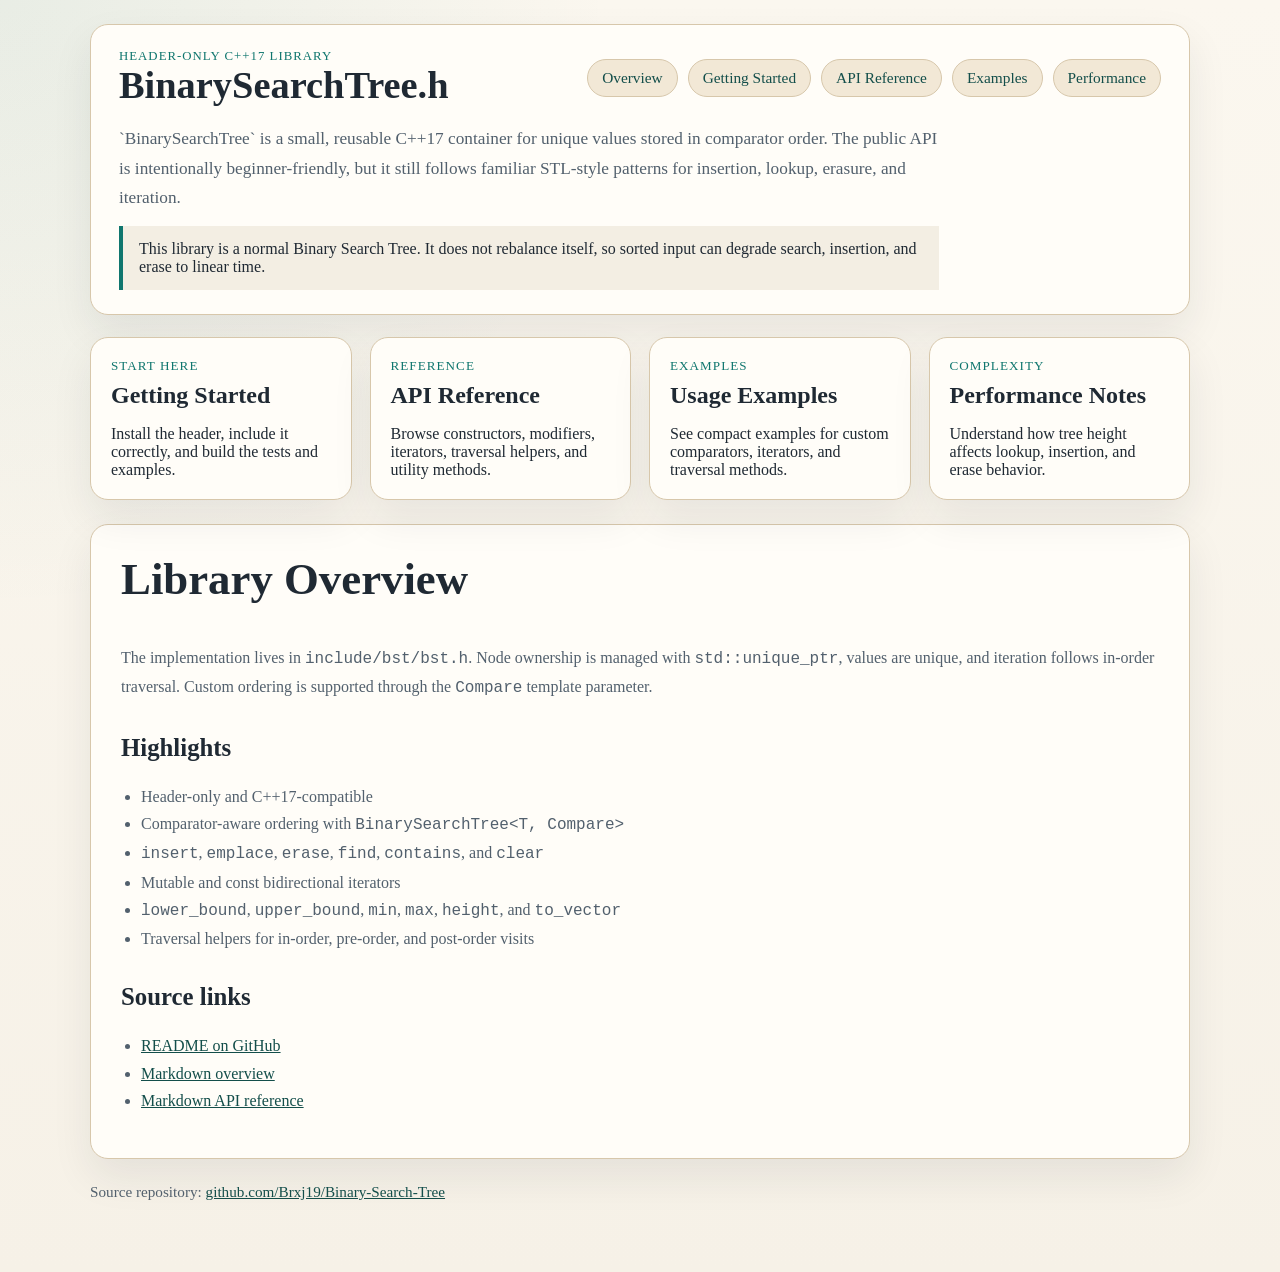
==== docs/index.html @ df063e90 "Polish documentation site and API reference" ====
<!DOCTYPE html>
<html lang="en">
<head>
    <meta charset="UTF-8">
    <meta name="viewport" content="width=device-width, initial-scale=1.0">
    <title>BinarySearchTree.h Documentation</title>
    <link rel="stylesheet" href="assets/site.css">
</head>
<body>
    <div class="page">
        <header class="site-header">
            <div class="topbar">
                <a class="brand" href="../index.html">
                    <small>Header-only C++17 Library</small>
                    <strong>BinarySearchTree.h</strong>
                </a>
                <nav class="nav">
                    <a href="index.html">Overview</a>
                    <a href="getting-started.html">Getting Started</a>
                    <a href="api-reference.html">API Reference</a>
                    <a href="examples.html">Examples</a>
                    <a href="performance.html">Performance</a>
                </nav>
            </div>
            <div class="hero">
                <p>
                    `BinarySearchTree` is a small, reusable C++17 container for unique values stored in
                    comparator order. The public API is intentionally beginner-friendly, but it still
                    follows familiar STL-style patterns for insertion, lookup, erasure, and iteration.
                </p>
                <div class="notice">
                    This library is a normal Binary Search Tree. It does not rebalance itself, so sorted input can degrade search, insertion, and erase to linear time.
                </div>
            </div>
        </header>

        <div class="cards">
            <a class="card" href="getting-started.html">
                <div class="kicker">Start Here</div>
                <h2>Getting Started</h2>
                <p>Install the header, include it correctly, and build the tests and examples.</p>
            </a>
            <a class="card" href="api-reference.html">
                <div class="kicker">Reference</div>
                <h2>API Reference</h2>
                <p>Browse constructors, modifiers, iterators, traversal helpers, and utility methods.</p>
            </a>
            <a class="card" href="examples.html">
                <div class="kicker">Examples</div>
                <h2>Usage Examples</h2>
                <p>See compact examples for custom comparators, iterators, and traversal methods.</p>
            </a>
            <a class="card" href="performance.html">
                <div class="kicker">Complexity</div>
                <h2>Performance Notes</h2>
                <p>Understand how tree height affects lookup, insertion, and erase behavior.</p>
            </a>
        </div>

        <section class="content-panel" style="margin-top:24px;">
            <h1>Library Overview</h1>
            <p>
                The implementation lives in <code>include/bst/bst.h</code>. Node ownership is managed with
                <code>std::unique_ptr</code>, values are unique, and iteration follows in-order traversal.
                Custom ordering is supported through the <code>Compare</code> template parameter.
            </p>
            <h2>Highlights</h2>
            <ul>
                <li>Header-only and C++17-compatible</li>
                <li>Comparator-aware ordering with <code>BinarySearchTree&lt;T, Compare&gt;</code></li>
                <li><code>insert</code>, <code>emplace</code>, <code>erase</code>, <code>find</code>, <code>contains</code>, and <code>clear</code></li>
                <li>Mutable and const bidirectional iterators</li>
                <li><code>lower_bound</code>, <code>upper_bound</code>, <code>min</code>, <code>max</code>, <code>height</code>, and <code>to_vector</code></li>
                <li>Traversal helpers for in-order, pre-order, and post-order visits</li>
            </ul>
            <h2>Source links</h2>
            <ul>
                <li><a href="https://github.com/Brxj19/Binary-Search-Tree/blob/main/README.md">README on GitHub</a></li>
                <li><a href="https://github.com/Brxj19/Binary-Search-Tree/blob/main/docs/index.md">Markdown overview</a></li>
                <li><a href="https://github.com/Brxj19/Binary-Search-Tree/blob/main/docs/api-reference.md">Markdown API reference</a></li>
            </ul>
        </section>

        <p class="footer">
            Source repository: <a href="https://github.com/Brxj19/Binary-Search-Tree">github.com/Brxj19/Binary-Search-Tree</a>
        </p>
    </div>
</body>
</html>
---- docs/assets/site.css ----
:root {
    --page: #f6f1e7;
    --panel: #fffdf8;
    --panel-strong: #f2e8d6;
    --text: #1f2933;
    --muted: #52606d;
    --line: #d7c7ab;
    --accent: #0f766e;
    --accent-strong: #134e4a;
    --code: #efe4ce;
    --shadow: 0 18px 40px rgba(31, 41, 51, 0.08);
}

* {
    box-sizing: border-box;
}

html {
    scroll-behavior: smooth;
}

body {
    margin: 0;
    font-family: Georgia, "Times New Roman", serif;
    background:
        radial-gradient(circle at top left, rgba(15, 118, 110, 0.08), transparent 34%),
        linear-gradient(180deg, #fbf7ef 0%, var(--page) 100%);
    color: var(--text);
}

a {
    color: var(--accent-strong);
}

code,
pre {
    font-family: "SFMono-Regular", Consolas, "Liberation Mono", monospace;
}

pre {
    margin: 0;
    overflow-x: auto;
    background: var(--code);
    border: 1px solid var(--line);
    border-radius: 12px;
    padding: 16px;
    line-height: 1.6;
}

.page {
    max-width: 1140px;
    margin: 0 auto;
    padding: 24px 20px 56px;
}

.site-header {
    background: var(--panel);
    border: 1px solid var(--line);
    border-radius: 18px;
    box-shadow: var(--shadow);
    padding: 24px 28px;
}

.topbar {
    display: flex;
    justify-content: space-between;
    align-items: center;
    gap: 16px;
    flex-wrap: wrap;
}

.brand {
    text-decoration: none;
    color: var(--text);
}

.brand small {
    display: block;
    color: var(--accent);
    text-transform: uppercase;
    letter-spacing: 0.08em;
    font-size: 0.8rem;
}

.brand strong {
    display: block;
    font-size: clamp(1.7rem, 4vw, 2.4rem);
    line-height: 1.1;
}

.nav {
    display: flex;
    flex-wrap: wrap;
    gap: 10px;
}

.nav a {
    text-decoration: none;
    border: 1px solid var(--line);
    border-radius: 999px;
    background: var(--panel-strong);
    padding: 9px 14px;
    color: var(--accent-strong);
    font-size: 0.96rem;
}

.hero {
    margin-top: 18px;
    max-width: 820px;
}

.hero p {
    color: var(--muted);
    line-height: 1.7;
    font-size: 1.08rem;
    margin: 0 0 14px;
}

.notice {
    border-left: 4px solid var(--accent);
    background: #f3eee3;
    padding: 14px 16px;
    color: var(--text);
}

.main-grid {
    display: grid;
    grid-template-columns: 250px minmax(0, 1fr);
    gap: 22px;
    margin-top: 24px;
}

.sidebar,
.content-panel,
.card,
.toc,
.method-card {
    background: var(--panel);
    border: 1px solid var(--line);
    border-radius: 18px;
    box-shadow: var(--shadow);
}

.sidebar,
.toc {
    padding: 18px;
    position: sticky;
    top: 20px;
    height: fit-content;
}

.sidebar h2,
.toc h2 {
    margin-top: 0;
    margin-bottom: 12px;
    font-size: 1.1rem;
}

.sidebar a,
.toc a {
    display: block;
    text-decoration: none;
    padding: 8px 0;
    color: var(--accent-strong);
    font-size: 0.97rem;
}

.content-panel {
    padding: 28px 30px;
}

.content-panel h1,
.content-panel h2,
.content-panel h3 {
    line-height: 1.2;
}

.content-panel h1 {
    margin-top: 0;
    font-size: clamp(2rem, 4vw, 2.8rem);
}

.content-panel h2 {
    margin-top: 30px;
    font-size: 1.55rem;
}

.content-panel h3 {
    margin-top: 24px;
    font-size: 1.2rem;
}

.content-panel p,
.content-panel li {
    color: var(--muted);
    line-height: 1.7;
}

.content-panel ul {
    padding-left: 20px;
}

.cards {
    display: grid;
    grid-template-columns: repeat(auto-fit, minmax(220px, 1fr));
    gap: 18px;
    margin-top: 22px;
}

.card {
    padding: 20px;
    text-decoration: none;
    color: inherit;
    transition: transform 0.18s ease, border-color 0.18s ease;
}

.card:hover {
    transform: translateY(-3px);
    border-color: var(--accent);
}

.card h2,
.card h3 {
    margin-top: 0;
    margin-bottom: 10px;
}

.card p {
    margin-bottom: 0;
}

.method-card {
    padding: 20px;
    margin-bottom: 16px;
}

.method-card h3 {
    margin-top: 0;
    margin-bottom: 10px;
    font-size: 1.12rem;
}

.kicker {
    color: var(--accent);
    text-transform: uppercase;
    letter-spacing: 0.08em;
    font-size: 0.82rem;
    margin-bottom: 8px;
}

.footer {
    margin-top: 24px;
    color: var(--muted);
    font-size: 0.95rem;
}

@media (max-width: 880px) {
    .main-grid {
        grid-template-columns: 1fr;
    }

    .sidebar,
    .toc {
        position: static;
    }

    .content-panel {
        padding: 22px;
    }
}
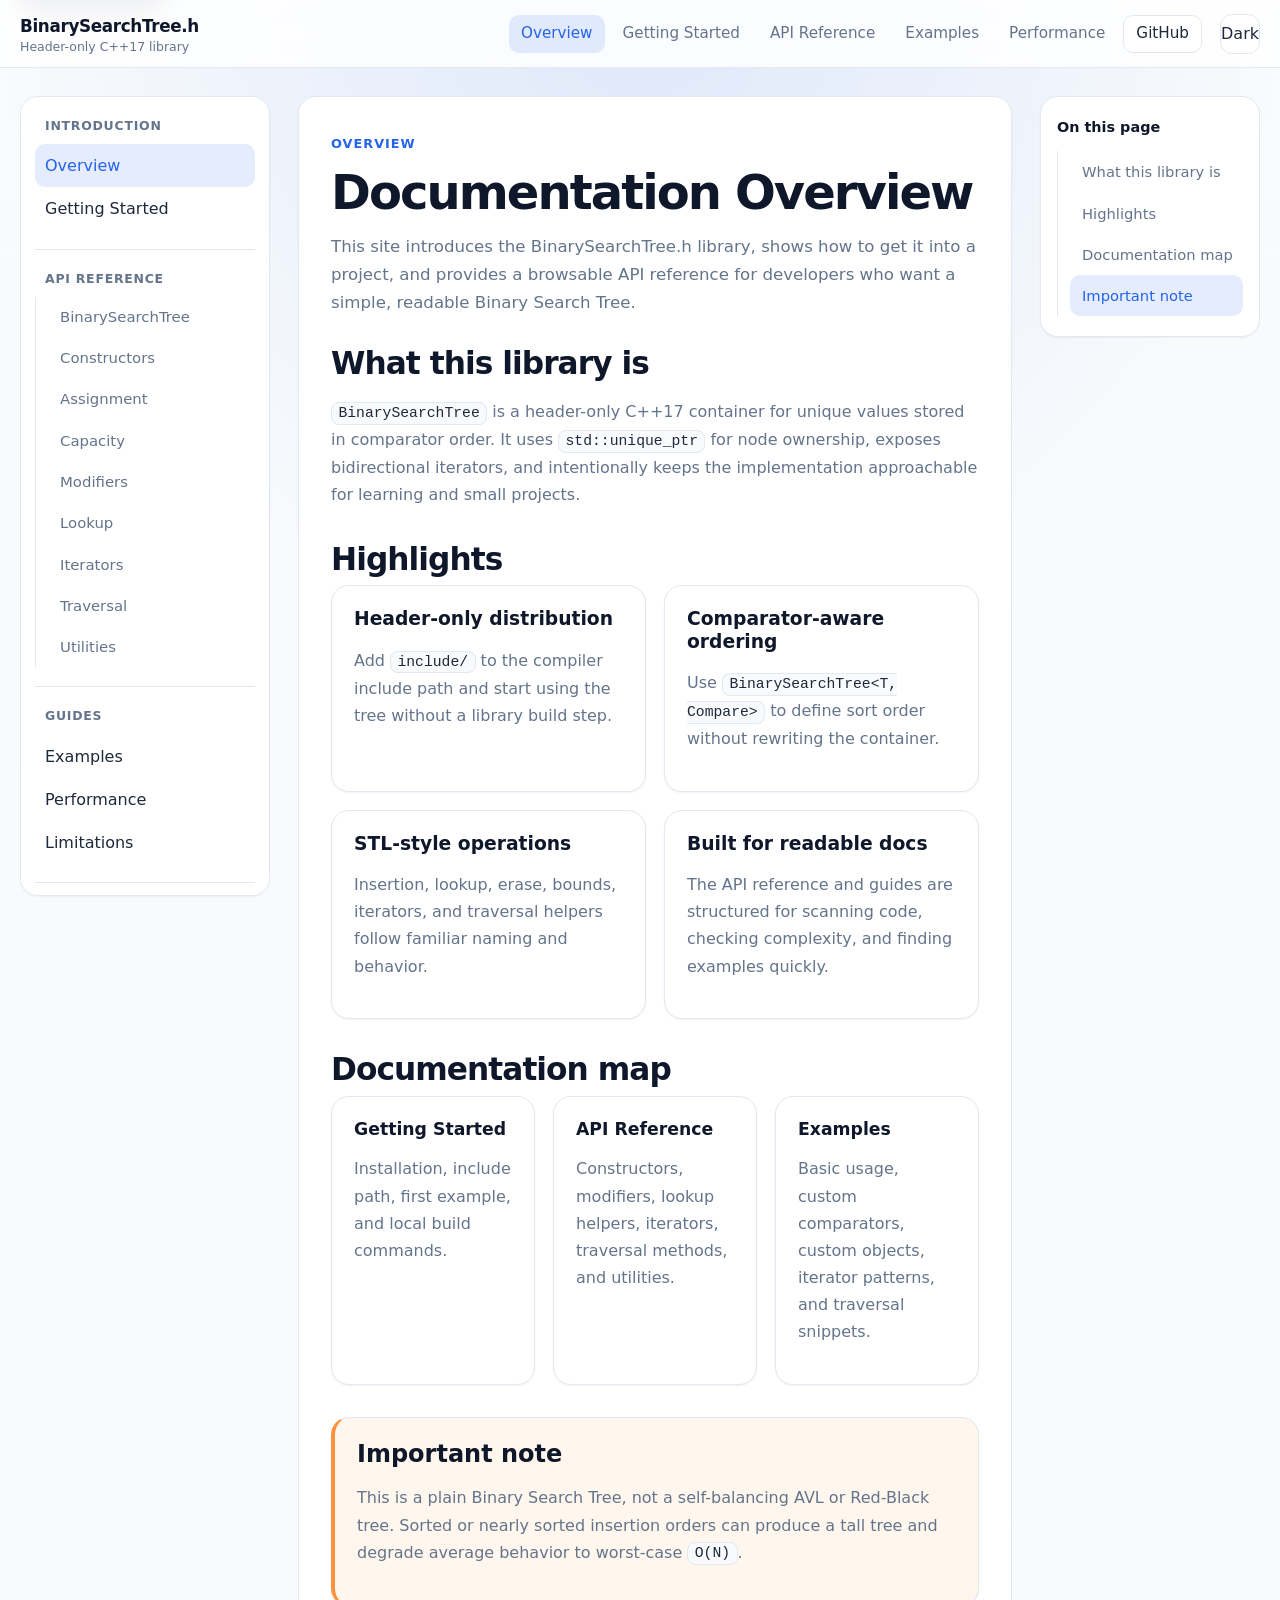
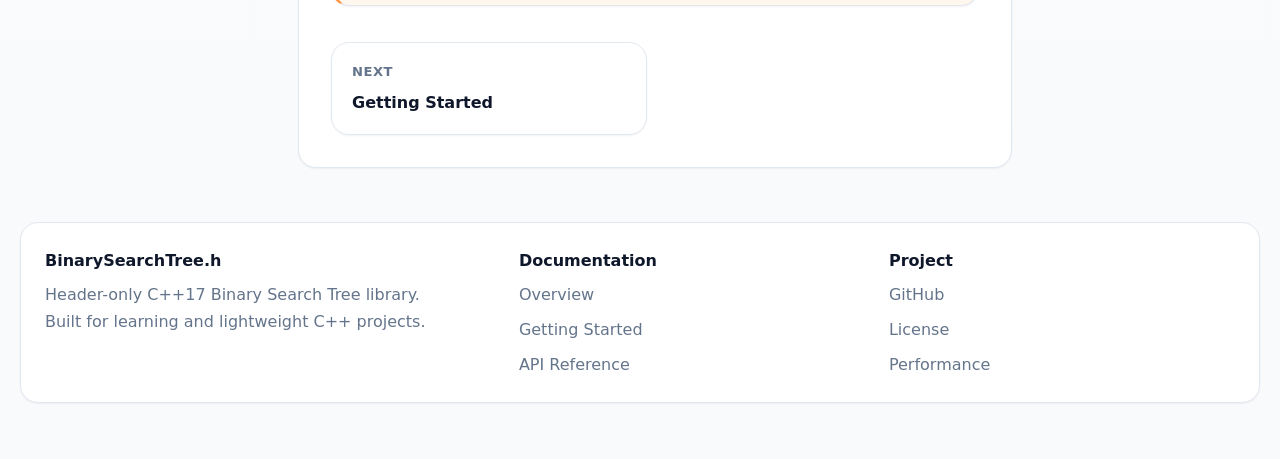
==== commit 12f4b320: "Redesign documentation UI" ====
--- a/docs/index.html
+++ b/docs/index.html
@@ -3,87 +3,197 @@
 <head>
     <meta charset="UTF-8">
     <meta name="viewport" content="width=device-width, initial-scale=1.0">
-    <title>BinarySearchTree.h Documentation</title>
+    <title>Overview | BinarySearchTree.h</title>
     <link rel="stylesheet" href="assets/site.css">
 </head>
-<body>
-    <div class="page">
-        <header class="site-header">
-            <div class="topbar">
-                <a class="brand" href="../index.html">
-                    <small>Header-only C++17 Library</small>
-                    <strong>BinarySearchTree.h</strong>
-                </a>
-                <nav class="nav">
-                    <a href="index.html">Overview</a>
-                    <a href="getting-started.html">Getting Started</a>
-                    <a href="api-reference.html">API Reference</a>
-                    <a href="examples.html">Examples</a>
-                    <a href="performance.html">Performance</a>
-                </nav>
+<body class="doc-page" data-page="overview">
+    <a class="skip-link" href="#main-content">Skip to content</a>
+
+    <header class="site-navbar">
+        <div class="site-navbar-inner">
+            <a class="brand" href="../index.html" aria-label="BinarySearchTree.h home">
+                <span class="brand-title">BinarySearchTree.h</span>
+                <span class="brand-subtitle">Header-only C++17 library</span>
+            </a>
+            <div class="navbar-spacer"></div>
+            <nav class="navbar-links" aria-label="Primary navigation">
+                <a class="navbar-link" data-page-link="overview" href="index.html">Overview</a>
+                <a class="navbar-link" data-page-link="getting-started" href="getting-started.html">Getting Started</a>
+                <a class="navbar-link" data-page-link="api-reference" href="api-reference.html">API Reference</a>
+                <a class="navbar-link" data-page-link="examples" href="examples.html">Examples</a>
+                <a class="navbar-link" data-page-link="performance" href="performance.html">Performance</a>
+                <a class="navbar-link github-link" href="https://github.com/Brxj19/Binary-Search-Tree">GitHub</a>
+            </nav>
+            <button class="icon-button desktop-only" type="button" data-theme-toggle aria-label="Toggle theme" aria-pressed="false">Dark</button>
+            <button class="icon-button mobile-only" type="button" data-mobile-nav-toggle aria-label="Toggle navigation menu" aria-expanded="false">Menu</button>
+        </div>
+    </header>
+
+    <div class="shell">
+        <div class="mobile-sidebar" data-mobile-nav>
+            <div class="mobile-sidebar-inner">
+                <p class="mobile-sidebar-title">Documentation</p>
+                <a class="mobile-nav-link" data-page-link="overview" href="index.html">Overview</a>
+                <a class="mobile-nav-link" data-page-link="getting-started" href="getting-started.html">Getting Started</a>
+                <a class="mobile-nav-link" data-page-link="api-reference" href="api-reference.html">API Reference</a>
+                <a class="mobile-nav-link" data-page-link="examples" href="examples.html">Examples</a>
+                <a class="mobile-nav-link" data-page-link="performance" href="performance.html">Performance</a>
+                <a class="mobile-nav-link" href="https://github.com/Brxj19/Binary-Search-Tree">GitHub</a>
+                <button class="icon-button" type="button" data-theme-toggle aria-label="Toggle theme" aria-pressed="false">Dark</button>
             </div>
-            <div class="hero">
-                <p>
-                    `BinarySearchTree` is a small, reusable C++17 container for unique values stored in
-                    comparator order. The public API is intentionally beginner-friendly, but it still
-                    follows familiar STL-style patterns for insertion, lookup, erasure, and iteration.
-                </p>
-                <div class="notice">
-                    This library is a normal Binary Search Tree. It does not rebalance itself, so sorted input can degrade search, insertion, and erase to linear time.
+        </div>
+
+        <main id="main-content" class="page-main">
+            <div class="layout-grid">
+                <aside class="sidebar" aria-label="Documentation sidebar">
+                    <div class="sidebar-group">
+                        <p class="sidebar-group-title">Introduction</p>
+                        <a class="sidebar-link" data-page-link="overview" href="index.html">Overview</a>
+                        <a class="sidebar-link" data-page-link="getting-started" href="getting-started.html">Getting Started</a>
+                    </div>
+                    <div class="sidebar-group">
+                        <p class="sidebar-group-title">API Reference</p>
+                        <div class="sidebar-sub-links">
+                            <a class="sidebar-sub-link" href="api-reference.html#class-template">BinarySearchTree</a>
+                            <a class="sidebar-sub-link" href="api-reference.html#constructors">Constructors</a>
+                            <a class="sidebar-sub-link" href="api-reference.html#assignment">Assignment</a>
+                            <a class="sidebar-sub-link" href="api-reference.html#capacity">Capacity</a>
+                            <a class="sidebar-sub-link" href="api-reference.html#modifiers">Modifiers</a>
+                            <a class="sidebar-sub-link" href="api-reference.html#lookup">Lookup</a>
+                            <a class="sidebar-sub-link" href="api-reference.html#iterators">Iterators</a>
+                            <a class="sidebar-sub-link" href="api-reference.html#traversal">Traversal</a>
+                            <a class="sidebar-sub-link" href="api-reference.html#utilities">Utilities</a>
+                        </div>
+                    </div>
+                    <div class="sidebar-group">
+                        <p class="sidebar-group-title">Guides</p>
+                        <a class="sidebar-link" data-page-link="examples" href="examples.html">Examples</a>
+                        <a class="sidebar-link" data-page-link="performance" href="performance.html">Performance</a>
+                        <a class="sidebar-link" href="performance.html#when-not-to-use">Limitations</a>
+                    </div>
+                    <div class="sidebar-group">
+                        <p class="sidebar-group-title">Project</p>
+                        <a class="sidebar-link" href="https://github.com/Brxj19/Binary-Search-Tree">GitHub</a>
+                        <a class="sidebar-link" href="../LICENSE">License</a>
+                    </div>
+                </aside>
+
+                <section class="page-panel">
+                    <header class="page-header">
+                        <div class="eyebrow">Overview</div>
+                        <h1 class="page-title">Documentation Overview</h1>
+                        <p class="page-summary">
+                            This site introduces the BinarySearchTree.h library, shows how to get it into a project,
+                            and provides a browsable API reference for developers who want a simple, readable Binary Search Tree.
+                        </p>
+                    </header>
+
+                    <div class="section-block" id="overview-summary">
+                        <h2 class="section-heading">What this library is</h2>
+                        <p>
+                            <code>BinarySearchTree</code> is a header-only C++17 container for unique values stored in comparator order.
+                            It uses <code>std::unique_ptr</code> for node ownership, exposes bidirectional iterators, and intentionally keeps
+                            the implementation approachable for learning and small projects.
+                        </p>
+                    </div>
+
+                    <div class="section-block" id="overview-highlights">
+                        <h2 class="section-heading">Highlights</h2>
+                        <div class="summary-grid">
+                            <article class="summary-card">
+                                <h3>Header-only distribution</h3>
+                                <p>Add <code>include/</code> to the compiler include path and start using the tree without a library build step.</p>
+                            </article>
+                            <article class="summary-card">
+                                <h3>Comparator-aware ordering</h3>
+                                <p>Use <code>BinarySearchTree&lt;T, Compare&gt;</code> to define sort order without rewriting the container.</p>
+                            </article>
+                            <article class="summary-card">
+                                <h3>STL-style operations</h3>
+                                <p>Insertion, lookup, erase, bounds, iterators, and traversal helpers follow familiar naming and behavior.</p>
+                            </article>
+                            <article class="summary-card">
+                                <h3>Built for readable docs</h3>
+                                <p>The API reference and guides are structured for scanning code, checking complexity, and finding examples quickly.</p>
+                            </article>
+                        </div>
+                    </div>
+
+                    <div class="section-block" id="overview-navigation">
+                        <h2 class="section-heading">Documentation map</h2>
+                        <div class="features-grid">
+                            <article class="feature-card">
+                                <h3>Getting Started</h3>
+                                <p>Installation, include path, first example, and local build commands.</p>
+                            </article>
+                            <article class="feature-card">
+                                <h3>API Reference</h3>
+                                <p>Constructors, modifiers, lookup helpers, iterators, traversal methods, and utilities.</p>
+                            </article>
+                            <article class="feature-card">
+                                <h3>Examples</h3>
+                                <p>Basic usage, custom comparators, custom objects, iterator patterns, and traversal snippets.</p>
+                            </article>
+                        </div>
+                    </div>
+
+                    <div class="section-block" id="overview-warning">
+                        <article class="note-card">
+                            <h2>Important note</h2>
+                            <p>
+                                This is a plain Binary Search Tree, not a self-balancing AVL or Red-Black tree.
+                                Sorted or nearly sorted insertion orders can produce a tall tree and degrade average behavior to worst-case <code>O(N)</code>.
+                            </p>
+                        </article>
+                    </div>
+
+                    <nav class="prev-next" aria-label="Page navigation">
+                        <a class="prev-next-card" href="getting-started.html">
+                            <span class="prev-next-label">Next</span>
+                            <span class="prev-next-title">Getting Started</span>
+                        </a>
+                    </nav>
+                </section>
+
+                <aside class="page-toc" aria-label="On this page">
+                    <p class="page-toc-title">On this page</p>
+                    <ol class="toc-list">
+                        <li><a class="toc-link" href="#overview-summary">What this library is</a></li>
+                        <li><a class="toc-link" href="#overview-highlights">Highlights</a></li>
+                        <li><a class="toc-link" href="#overview-navigation">Documentation map</a></li>
+                        <li><a class="toc-link" href="#overview-warning">Important note</a></li>
+                    </ol>
+                </aside>
+            </div>
+        </main>
+
+        <footer class="site-footer">
+            <div class="site-footer-card">
+                <div>
+                    <p class="footer-title">BinarySearchTree.h</p>
+                    <p class="footer-text">Header-only C++17 Binary Search Tree library.</p>
+                    <p class="footer-note">Built for learning and lightweight C++ projects.</p>
+                </div>
+                <div>
+                    <p class="footer-title">Documentation</p>
+                    <ul class="footer-list">
+                        <li><a class="footer-link" href="index.html">Overview</a></li>
+                        <li><a class="footer-link" href="getting-started.html">Getting Started</a></li>
+                        <li><a class="footer-link" href="api-reference.html">API Reference</a></li>
+                    </ul>
+                </div>
+                <div>
+                    <p class="footer-title">Project</p>
+                    <ul class="footer-list">
+                        <li><a class="footer-link" href="https://github.com/Brxj19/Binary-Search-Tree">GitHub</a></li>
+                        <li><a class="footer-link" href="../LICENSE">License</a></li>
+                        <li><a class="footer-link" href="performance.html">Performance</a></li>
+                    </ul>
                 </div>
             </div>
-        </header>
+        </footer>
+    </div>
 
-        <div class="cards">
-            <a class="card" href="getting-started.html">
-                <div class="kicker">Start Here</div>
-                <h2>Getting Started</h2>
-                <p>Install the header, include it correctly, and build the tests and examples.</p>
-            </a>
-            <a class="card" href="api-reference.html">
-                <div class="kicker">Reference</div>
-                <h2>API Reference</h2>
-                <p>Browse constructors, modifiers, iterators, traversal helpers, and utility methods.</p>
-            </a>
-            <a class="card" href="examples.html">
-                <div class="kicker">Examples</div>
-                <h2>Usage Examples</h2>
-                <p>See compact examples for custom comparators, iterators, and traversal methods.</p>
-            </a>
-            <a class="card" href="performance.html">
-                <div class="kicker">Complexity</div>
-                <h2>Performance Notes</h2>
-                <p>Understand how tree height affects lookup, insertion, and erase behavior.</p>
-            </a>
-        </div>
-
-        <section class="content-panel" style="margin-top:24px;">
-            <h1>Library Overview</h1>
-            <p>
-                The implementation lives in <code>include/bst/bst.h</code>. Node ownership is managed with
-                <code>std::unique_ptr</code>, values are unique, and iteration follows in-order traversal.
-                Custom ordering is supported through the <code>Compare</code> template parameter.
-            </p>
-            <h2>Highlights</h2>
-            <ul>
-                <li>Header-only and C++17-compatible</li>
-                <li>Comparator-aware ordering with <code>BinarySearchTree&lt;T, Compare&gt;</code></li>
-                <li><code>insert</code>, <code>emplace</code>, <code>erase</code>, <code>find</code>, <code>contains</code>, and <code>clear</code></li>
-                <li>Mutable and const bidirectional iterators</li>
-                <li><code>lower_bound</code>, <code>upper_bound</code>, <code>min</code>, <code>max</code>, <code>height</code>, and <code>to_vector</code></li>
-                <li>Traversal helpers for in-order, pre-order, and post-order visits</li>
-            </ul>
-            <h2>Source links</h2>
-            <ul>
-                <li><a href="https://github.com/Brxj19/Binary-Search-Tree/blob/main/README.md">README on GitHub</a></li>
-                <li><a href="https://github.com/Brxj19/Binary-Search-Tree/blob/main/docs/index.md">Markdown overview</a></li>
-                <li><a href="https://github.com/Brxj19/Binary-Search-Tree/blob/main/docs/api-reference.md">Markdown API reference</a></li>
-            </ul>
-        </section>
-
-        <p class="footer">
-            Source repository: <a href="https://github.com/Brxj19/Binary-Search-Tree">github.com/Brxj19/Binary-Search-Tree</a>
-        </p>
-    </div>
+    <script src="assets/site.js"></script>
 </body>
 </html>
--- a/docs/assets/site.css
+++ b/docs/assets/site.css
@@ -1,17 +1,58 @@
 :root {
-    --page: #f6f1e7;
-    --panel: #fffdf8;
-    --panel-strong: #f2e8d6;
-    --text: #1f2933;
-    --muted: #52606d;
-    --line: #d7c7ab;
+    color-scheme: light;
+    --bg: #f8fafc;
+    --surface: #ffffff;
+    --surface-muted: #f8fafc;
+    --surface-strong: #eef2ff;
+    --text: #0f172a;
+    --text-soft: #1e293b;
+    --muted: #64748b;
+    --border: #e2e8f0;
+    --border-strong: #cbd5e1;
+    --primary: #2563eb;
+    --primary-soft: rgba(37, 99, 235, 0.12);
     --accent: #0f766e;
-    --accent-strong: #134e4a;
-    --code: #efe4ce;
-    --shadow: 0 18px 40px rgba(31, 41, 51, 0.08);
-}
-
-* {
+    --accent-soft: rgba(15, 118, 110, 0.12);
+    --warning-bg: #fff7ed;
+    --warning-border: #fb923c;
+    --code-bg: #f1f5f9;
+    --code-header-bg: #e2e8f0;
+    --shadow-sm: 0 1px 2px rgba(15, 23, 42, 0.05);
+    --shadow-md: 0 10px 30px rgba(15, 23, 42, 0.08);
+    --shadow-lg: 0 24px 60px rgba(15, 23, 42, 0.08);
+    --radius-sm: 10px;
+    --radius-md: 14px;
+    --radius-lg: 18px;
+    --navbar-height: 68px;
+}
+
+[data-theme="dark"] {
+    color-scheme: dark;
+    --bg: #020617;
+    --surface: #0f172a;
+    --surface-muted: #111c31;
+    --surface-strong: #132238;
+    --text: #e5e7eb;
+    --text-soft: #cbd5e1;
+    --muted: #94a3b8;
+    --border: #1e293b;
+    --border-strong: #334155;
+    --primary: #38bdf8;
+    --primary-soft: rgba(56, 189, 248, 0.14);
+    --accent: #2dd4bf;
+    --accent-soft: rgba(45, 212, 191, 0.14);
+    --warning-bg: rgba(251, 146, 60, 0.12);
+    --warning-border: #fb923c;
+    --code-bg: #111827;
+    --code-header-bg: #1e293b;
+    --shadow-sm: 0 1px 2px rgba(2, 6, 23, 0.5);
+    --shadow-md: 0 10px 30px rgba(2, 6, 23, 0.45);
+    --shadow-lg: 0 24px 60px rgba(2, 6, 23, 0.5);
+}
+
+*,
+*::before,
+*::after {
     box-sizing: border-box;
 }
 
@@ -21,250 +62,1022 @@
 
 body {
     margin: 0;
-    font-family: Georgia, "Times New Roman", serif;
+    min-width: 320px;
+    font-family: Inter, ui-sans-serif, system-ui, -apple-system, BlinkMacSystemFont, "Segoe UI", sans-serif;
+    font-size: 16px;
+    line-height: 1.7;
     background:
-        radial-gradient(circle at top left, rgba(15, 118, 110, 0.08), transparent 34%),
-        linear-gradient(180deg, #fbf7ef 0%, var(--page) 100%);
+        radial-gradient(circle at top, var(--primary-soft), transparent 30%),
+        linear-gradient(180deg, color-mix(in srgb, var(--bg) 92%, var(--surface) 8%) 0%, var(--bg) 100%);
     color: var(--text);
 }
 
 a {
-    color: var(--accent-strong);
+    color: var(--primary);
+    text-decoration: none;
+}
+
+a:hover {
+    text-decoration: underline;
+}
+
+img,
+svg {
+    display: block;
+    max-width: 100%;
+}
+
+button,
+input,
+textarea,
+select {
+    font: inherit;
 }
 
 code,
 pre {
-    font-family: "SFMono-Regular", Consolas, "Liberation Mono", monospace;
-}
-
-pre {
+    font-family: "SFMono-Regular", Consolas, "Liberation Mono", Menlo, monospace;
+}
+
+pre,
+code {
+    font-size: 0.92rem;
+}
+
+table {
+    border-collapse: collapse;
+}
+
+.skip-link {
+    position: absolute;
+    left: 16px;
+    top: -48px;
+    z-index: 1000;
+    padding: 10px 14px;
+    border-radius: 999px;
+    background: var(--primary);
+    color: #fff;
+    box-shadow: var(--shadow-md);
+}
+
+.skip-link:focus {
+    top: 16px;
+}
+
+.doc-page,
+.home-page {
+    min-height: 100vh;
+}
+
+.shell {
+    max-width: 1440px;
+    margin: 0 auto;
+    padding: 0 20px 48px;
+}
+
+.site-navbar {
+    position: sticky;
+    top: 0;
+    z-index: 100;
+    height: var(--navbar-height);
+    border-bottom: 1px solid color-mix(in srgb, var(--border) 90%, transparent);
+    background: color-mix(in srgb, var(--surface) 85%, transparent);
+    backdrop-filter: blur(18px);
+}
+
+.site-navbar-inner {
+    max-width: 1440px;
+    height: 100%;
+    margin: 0 auto;
+    padding: 0 20px;
+    display: flex;
+    align-items: center;
+    gap: 18px;
+}
+
+.brand {
+    display: inline-flex;
+    flex-direction: column;
+    justify-content: center;
+    min-width: 0;
+    color: inherit;
+    text-decoration: none;
+}
+
+.brand:hover {
+    text-decoration: none;
+}
+
+.brand-title {
+    font-size: 1.05rem;
+    font-weight: 700;
+    letter-spacing: -0.02em;
+    color: var(--text);
+}
+
+.brand-subtitle {
+    font-size: 0.78rem;
+    color: var(--muted);
+    line-height: 1.2;
+}
+
+.navbar-spacer {
+    flex: 1;
+}
+
+.navbar-links {
+    display: flex;
+    align-items: center;
+    gap: 6px;
+    flex-wrap: wrap;
+}
+
+.navbar-link {
+    display: inline-flex;
+    align-items: center;
+    gap: 8px;
+    height: 38px;
+    padding: 0 12px;
+    border-radius: 10px;
+    color: var(--muted);
+    text-decoration: none;
+    font-size: 0.95rem;
+    font-weight: 500;
+    transition: background-color 0.18s ease, color 0.18s ease, border-color 0.18s ease;
+}
+
+.navbar-link:hover {
+    background: var(--surface-muted);
+    color: var(--text);
+    text-decoration: none;
+}
+
+.navbar-link.is-active {
+    background: var(--primary-soft);
+    color: var(--primary);
+}
+
+.navbar-link.github-link {
+    border: 1px solid var(--border);
+    background: var(--surface);
+    color: var(--text-soft);
+}
+
+.navbar-link.github-link:hover {
+    border-color: var(--primary);
+    color: var(--primary);
+}
+
+.icon-button {
+    display: inline-flex;
+    align-items: center;
+    justify-content: center;
+    width: 40px;
+    height: 40px;
+    border: 1px solid var(--border);
+    border-radius: 12px;
+    background: var(--surface);
+    color: var(--text-soft);
+    cursor: pointer;
+    transition: border-color 0.18s ease, background-color 0.18s ease, color 0.18s ease;
+}
+
+.icon-button:hover {
+    border-color: var(--primary);
+    color: var(--primary);
+}
+
+.icon-button:focus-visible,
+.navbar-link:focus-visible,
+.mobile-nav-link:focus-visible,
+.sidebar-link:focus-visible,
+.toc-link:focus-visible,
+.copy-button:focus-visible,
+.search-input:focus-visible,
+.button:focus-visible,
+.footer-link:focus-visible,
+.prev-next-card:focus-visible {
+    outline: 2px solid var(--primary);
+    outline-offset: 2px;
+}
+
+.desktop-only {
+    display: inline-flex;
+}
+
+.mobile-only {
+    display: none;
+}
+
+.page-main {
+    padding-top: 28px;
+}
+
+.layout-grid {
+    display: grid;
+    grid-template-columns: 250px minmax(0, 860px) 220px;
+    gap: 28px;
+    align-items: start;
+}
+
+.sidebar,
+.page-toc,
+.page-panel,
+.hero-panel,
+.feature-card,
+.note-card,
+.method-card,
+.summary-card,
+.table-card,
+.prev-next-card {
+    background: var(--surface);
+    border: 1px solid var(--border);
+    border-radius: var(--radius-lg);
+    box-shadow: var(--shadow-sm);
+}
+
+.sidebar,
+.page-toc {
+    position: sticky;
+    top: calc(var(--navbar-height) + 16px);
+    max-height: calc(100vh - var(--navbar-height) - 32px);
+    overflow: auto;
+}
+
+.sidebar {
+    padding: 18px 14px;
+}
+
+.sidebar-group + .sidebar-group {
+    margin-top: 18px;
+    padding-top: 18px;
+    border-top: 1px solid var(--border);
+}
+
+.sidebar-group-title {
+    margin: 0 0 8px;
+    padding: 0 10px;
+    color: var(--muted);
+    font-size: 0.78rem;
+    font-weight: 700;
+    letter-spacing: 0.06em;
+    text-transform: uppercase;
+}
+
+.sidebar-link,
+.sidebar-sub-link,
+.toc-link,
+.mobile-nav-link {
+    display: block;
+    padding: 8px 10px;
+    border-radius: 10px;
+    color: var(--text-soft);
+    text-decoration: none;
+    transition: background-color 0.18s ease, color 0.18s ease;
+}
+
+.sidebar-link:hover,
+.sidebar-sub-link:hover,
+.toc-link:hover,
+.mobile-nav-link:hover {
+    background: var(--surface-muted);
+    color: var(--text);
+    text-decoration: none;
+}
+
+.sidebar-link.is-active,
+.sidebar-sub-link.is-active,
+.toc-link.is-active,
+.mobile-nav-link.is-active {
+    background: var(--primary-soft);
+    color: var(--primary);
+}
+
+.sidebar-sub-links {
+    margin-top: 4px;
+    padding-left: 14px;
+    border-left: 1px solid var(--border);
+}
+
+.sidebar-sub-link {
+    font-size: 0.93rem;
+    color: var(--muted);
+}
+
+.page-toc {
+    padding: 18px 16px 20px;
+}
+
+.page-toc-title {
+    margin: 0 0 12px;
+    font-size: 0.9rem;
+    font-weight: 700;
+    color: var(--text);
+}
+
+.toc-list {
     margin: 0;
-    overflow-x: auto;
-    background: var(--code);
-    border: 1px solid var(--line);
-    border-radius: 12px;
-    padding: 16px;
-    line-height: 1.6;
-}
-
-.page {
-    max-width: 1140px;
-    margin: 0 auto;
-    padding: 24px 20px 56px;
-}
-
-.site-header {
-    background: var(--panel);
-    border: 1px solid var(--line);
-    border-radius: 18px;
-    box-shadow: var(--shadow);
-    padding: 24px 28px;
-}
-
-.topbar {
-    display: flex;
-    justify-content: space-between;
-    align-items: center;
-    gap: 16px;
-    flex-wrap: wrap;
-}
-
-.brand {
-    text-decoration: none;
-    color: var(--text);
-}
-
-.brand small {
-    display: block;
-    color: var(--accent);
+    padding: 0;
+    list-style: none;
+    border-left: 1px solid var(--border);
+}
+
+.toc-link {
+    margin-left: 12px;
+    padding-left: 12px;
+    font-size: 0.92rem;
+    color: var(--muted);
+}
+
+.page-panel {
+    padding: 32px;
+}
+
+.page-header {
+    margin-bottom: 28px;
+}
+
+.eyebrow {
+    display: inline-flex;
+    align-items: center;
+    gap: 8px;
+    margin-bottom: 12px;
+    color: var(--primary);
+    font-size: 0.8rem;
+    font-weight: 700;
+    letter-spacing: 0.08em;
     text-transform: uppercase;
-    letter-spacing: 0.08em;
+}
+
+.page-title {
+    margin: 0;
+    color: var(--text);
+    font-size: clamp(2.4rem, 5vw, 3rem);
+    line-height: 1.08;
+    letter-spacing: -0.04em;
+}
+
+.page-summary {
+    max-width: 70ch;
+    margin: 14px 0 0;
+    color: var(--muted);
+    font-size: 1.04rem;
+}
+
+.hero-grid {
+    display: grid;
+    grid-template-columns: minmax(0, 1.15fr) minmax(320px, 0.85fr);
+    gap: 28px;
+    align-items: stretch;
+}
+
+.hero-panel {
+    padding: 32px;
+    box-shadow: var(--shadow-md);
+}
+
+.hero-kicker {
+    display: inline-flex;
+    align-items: center;
+    gap: 8px;
+    padding: 6px 12px;
+    border-radius: 999px;
+    background: var(--primary-soft);
+    color: var(--primary);
     font-size: 0.8rem;
-}
-
-.brand strong {
-    display: block;
-    font-size: clamp(1.7rem, 4vw, 2.4rem);
-    line-height: 1.1;
-}
-
-.nav {
+    font-weight: 700;
+    letter-spacing: 0.05em;
+    text-transform: uppercase;
+}
+
+.hero-title {
+    margin: 18px 0 10px;
+    font-size: clamp(2.6rem, 5vw, 3.4rem);
+    line-height: 1.02;
+    letter-spacing: -0.05em;
+}
+
+.hero-description {
+    margin: 0;
+    max-width: 60ch;
+    color: var(--muted);
+    font-size: 1.05rem;
+}
+
+.pill-row {
     display: flex;
     flex-wrap: wrap;
     gap: 10px;
-}
-
-.nav a {
-    text-decoration: none;
-    border: 1px solid var(--line);
+    margin: 22px 0 26px;
+}
+
+.pill {
+    display: inline-flex;
+    align-items: center;
+    gap: 8px;
+    padding: 8px 12px;
     border-radius: 999px;
-    background: var(--panel-strong);
-    padding: 9px 14px;
-    color: var(--accent-strong);
-    font-size: 0.96rem;
-}
-
-.hero {
+    background: var(--surface-muted);
+    border: 1px solid var(--border);
+    color: var(--text-soft);
+    font-size: 0.86rem;
+    font-weight: 600;
+}
+
+.hero-actions {
+    display: flex;
+    flex-wrap: wrap;
+    gap: 12px;
+}
+
+.button {
+    display: inline-flex;
+    align-items: center;
+    justify-content: center;
+    gap: 8px;
+    min-height: 44px;
+    padding: 0 16px;
+    border-radius: 12px;
+    border: 1px solid transparent;
+    text-decoration: none;
+    font-weight: 600;
+    cursor: pointer;
+    transition: background-color 0.18s ease, border-color 0.18s ease, color 0.18s ease, transform 0.18s ease;
+}
+
+.button:hover {
+    transform: translateY(-1px);
+    text-decoration: none;
+}
+
+.button-primary {
+    background: var(--primary);
+    color: #fff;
+}
+
+.button-primary:hover {
+    background: color-mix(in srgb, var(--primary) 88%, black 12%);
+}
+
+.button-secondary {
+    border-color: var(--border);
+    background: var(--surface);
+    color: var(--text);
+}
+
+.button-secondary:hover {
+    border-color: var(--primary);
+    color: var(--primary);
+}
+
+.code-preview-card {
+    display: flex;
+    flex-direction: column;
+    justify-content: space-between;
+}
+
+.quick-stats {
+    display: grid;
+    grid-template-columns: repeat(2, minmax(0, 1fr));
+    gap: 12px;
     margin-top: 18px;
-    max-width: 820px;
-}
-
-.hero p {
-    color: var(--muted);
-    line-height: 1.7;
+}
+
+.quick-stat {
+    padding: 14px;
+    border-radius: var(--radius-md);
+    background: var(--surface-muted);
+    border: 1px solid var(--border);
+}
+
+.quick-stat-label {
+    margin: 0 0 4px;
+    color: var(--muted);
+    font-size: 0.82rem;
+    font-weight: 600;
+}
+
+.quick-stat-value {
+    margin: 0;
+    color: var(--text);
+    font-size: 1rem;
+    font-weight: 700;
+}
+
+.features-grid {
+    display: grid;
+    grid-template-columns: repeat(3, minmax(0, 1fr));
+    gap: 18px;
+}
+
+.feature-card,
+.summary-card,
+.note-card {
+    padding: 22px;
+}
+
+.feature-card h2,
+.feature-card h3,
+.summary-card h3,
+.note-card h2,
+.page-panel h2,
+.page-panel h3,
+.page-panel h4,
+.method-card h3 {
+    color: var(--text);
+}
+
+.feature-card h2,
+.feature-card h3,
+.note-card h2,
+.summary-card h3 {
+    margin: 0 0 10px;
+    line-height: 1.2;
+}
+
+.feature-card p,
+.summary-card p,
+.note-card p,
+.page-panel p,
+.page-panel li,
+.method-card p,
+.method-card li,
+.method-card td,
+.method-card th {
+    color: var(--muted);
+}
+
+.feature-card h3 {
     font-size: 1.08rem;
-    margin: 0 0 14px;
-}
-
-.notice {
-    border-left: 4px solid var(--accent);
-    background: #f3eee3;
-    padding: 14px 16px;
-    color: var(--text);
-}
-
-.main-grid {
+}
+
+.section-stack > * + * {
+    margin-top: 24px;
+}
+
+.section-block + .section-block {
+    margin-top: 32px;
+}
+
+.section-heading {
+    margin: 0 0 8px;
+    font-size: clamp(1.55rem, 3vw, 1.95rem);
+    line-height: 1.18;
+    letter-spacing: -0.03em;
+}
+
+.section-description {
+    margin: 0 0 18px;
+    color: var(--muted);
+}
+
+.note-card {
+    border-left: 4px solid var(--warning-border);
+    background: var(--warning-bg);
+}
+
+.summary-grid {
     display: grid;
-    grid-template-columns: 250px minmax(0, 1fr);
-    gap: 22px;
-    margin-top: 24px;
-}
-
-.sidebar,
-.content-panel,
-.card,
-.toc,
+    grid-template-columns: repeat(2, minmax(0, 1fr));
+    gap: 18px;
+}
+
+.badge {
+    display: inline-flex;
+    align-items: center;
+    gap: 8px;
+    padding: 6px 10px;
+    border-radius: 999px;
+    background: var(--primary-soft);
+    color: var(--primary);
+    font-size: 0.76rem;
+    font-weight: 700;
+    letter-spacing: 0.04em;
+    text-transform: uppercase;
+}
+
+.table-card {
+    overflow: hidden;
+}
+
+.table-scroll {
+    overflow-x: auto;
+}
+
+.doc-table {
+    width: 100%;
+    min-width: 480px;
+}
+
+.doc-table th,
+.doc-table td {
+    padding: 12px 14px;
+    border-bottom: 1px solid var(--border);
+    text-align: left;
+    vertical-align: top;
+}
+
+.doc-table th {
+    background: var(--surface-muted);
+    color: var(--text);
+    font-size: 0.92rem;
+    font-weight: 700;
+}
+
+.doc-table tr:last-child td {
+    border-bottom: 0;
+}
+
+.list-tight {
+    margin: 0;
+    padding-left: 20px;
+}
+
+.code-block {
+    margin: 16px 0 20px;
+    border: 1px solid var(--border);
+    border-radius: 14px;
+    overflow: hidden;
+    background: var(--code-bg);
+}
+
+.code-header {
+    display: flex;
+    justify-content: space-between;
+    align-items: center;
+    gap: 12px;
+    padding: 8px 12px;
+    border-bottom: 1px solid var(--border);
+    background: var(--code-header-bg);
+}
+
+.code-language {
+    font-size: 0.75rem;
+    font-weight: 700;
+    color: var(--muted);
+    text-transform: uppercase;
+    letter-spacing: 0.05em;
+}
+
+.copy-button {
+    position: static;
+    flex-shrink: 0;
+    border: 1px solid var(--border-strong);
+    border-radius: 8px;
+    padding: 4px 10px;
+    font-size: 0.75rem;
+    font-weight: 600;
+    cursor: pointer;
+    background: var(--surface);
+    color: var(--text);
+}
+
+.copy-button:hover {
+    border-color: var(--primary);
+    color: var(--primary);
+}
+
+.code-block pre {
+    margin: 0;
+    padding: 16px 18px;
+    overflow-x: auto;
+    font-size: 0.92rem;
+    line-height: 1.65;
+    color: var(--text-soft);
+    background: transparent;
+}
+
+.code-block code {
+    white-space: pre;
+}
+
+.content-inline-code,
+.page-panel code:not(pre code),
+.method-card code:not(pre code),
+.doc-table code,
+.pill code {
+    padding: 0.15rem 0.4rem;
+    border-radius: 8px;
+    background: var(--surface-muted);
+    border: 1px solid var(--border);
+    color: var(--text-soft);
+}
+
+.api-search {
+    margin: 18px 0 24px;
+}
+
+.search-input {
+    width: 100%;
+    min-height: 48px;
+    padding: 0 16px;
+    border: 1px solid var(--border);
+    border-radius: 14px;
+    background: var(--surface);
+    color: var(--text);
+    box-shadow: var(--shadow-sm);
+}
+
+.search-input::placeholder {
+    color: var(--muted);
+}
+
+.search-empty {
+    display: none;
+    padding: 18px;
+    border: 1px dashed var(--border-strong);
+    border-radius: var(--radius-md);
+    color: var(--muted);
+    background: var(--surface-muted);
+}
+
+.search-empty.is-visible {
+    display: block;
+}
+
 .method-card {
-    background: var(--panel);
-    border: 1px solid var(--line);
-    border-radius: 18px;
-    box-shadow: var(--shadow);
-}
-
-.sidebar,
-.toc {
-    padding: 18px;
-    position: sticky;
-    top: 20px;
-    height: fit-content;
-}
-
-.sidebar h2,
-.toc h2 {
-    margin-top: 0;
-    margin-bottom: 12px;
-    font-size: 1.1rem;
-}
-
-.sidebar a,
-.toc a {
+    padding: 24px 26px;
+    margin-bottom: 24px;
+}
+
+.method-card-title-row {
+    display: flex;
+    align-items: center;
+    justify-content: space-between;
+    gap: 14px;
+    flex-wrap: wrap;
+    margin-bottom: 14px;
+}
+
+.method-card h3 {
+    margin: 0;
+    font-size: 1.22rem;
+    line-height: 1.25;
+}
+
+.method-meta {
+    display: grid;
+    gap: 18px;
+}
+
+.meta-section h4 {
+    margin: 0 0 8px;
+    font-size: 0.98rem;
+    color: var(--text);
+}
+
+.meta-section p,
+.meta-section ul {
+    margin: 0;
+}
+
+.meta-section ul {
+    padding-left: 18px;
+}
+
+.see-also-list {
+    display: flex;
+    flex-wrap: wrap;
+    gap: 10px;
+}
+
+.see-also-link {
+    display: inline-flex;
+    align-items: center;
+    padding: 7px 10px;
+    border: 1px solid var(--border);
+    border-radius: 999px;
+    color: var(--text-soft);
+    background: var(--surface-muted);
+    font-size: 0.88rem;
+    text-decoration: none;
+}
+
+.see-also-link:hover {
+    border-color: var(--primary);
+    color: var(--primary);
+    text-decoration: none;
+}
+
+.prev-next {
+    display: grid;
+    grid-template-columns: repeat(2, minmax(0, 1fr));
+    gap: 16px;
+    margin-top: 36px;
+}
+
+.prev-next-card {
     display: block;
-    text-decoration: none;
-    padding: 8px 0;
-    color: var(--accent-strong);
-    font-size: 0.97rem;
-}
-
-.content-panel {
-    padding: 28px 30px;
-}
-
-.content-panel h1,
-.content-panel h2,
-.content-panel h3 {
-    line-height: 1.2;
-}
-
-.content-panel h1 {
-    margin-top: 0;
-    font-size: clamp(2rem, 4vw, 2.8rem);
-}
-
-.content-panel h2 {
-    margin-top: 30px;
-    font-size: 1.55rem;
-}
-
-.content-panel h3 {
-    margin-top: 24px;
-    font-size: 1.2rem;
-}
-
-.content-panel p,
-.content-panel li {
-    color: var(--muted);
-    line-height: 1.7;
-}
-
-.content-panel ul {
-    padding-left: 20px;
-}
-
-.cards {
+    padding: 18px 20px;
+    color: inherit;
+    text-decoration: none;
+    transition: border-color 0.18s ease, transform 0.18s ease;
+}
+
+.prev-next-card:hover {
+    transform: translateY(-2px);
+    border-color: var(--primary);
+    text-decoration: none;
+}
+
+.prev-next-label {
+    display: block;
+    margin-bottom: 6px;
+    color: var(--muted);
+    font-size: 0.82rem;
+    font-weight: 700;
+    text-transform: uppercase;
+    letter-spacing: 0.04em;
+}
+
+.prev-next-title {
+    display: block;
+    color: var(--text);
+    font-weight: 700;
+}
+
+.site-footer {
+    margin-top: 28px;
+    padding: 26px 0 8px;
+}
+
+.site-footer-card {
     display: grid;
-    grid-template-columns: repeat(auto-fit, minmax(220px, 1fr));
-    gap: 18px;
-    margin-top: 22px;
-}
-
-.card {
-    padding: 20px;
-    text-decoration: none;
-    color: inherit;
-    transition: transform 0.18s ease, border-color 0.18s ease;
-}
-
-.card:hover {
-    transform: translateY(-3px);
-    border-color: var(--accent);
-}
-
-.card h2,
-.card h3 {
-    margin-top: 0;
-    margin-bottom: 10px;
-}
-
-.card p {
-    margin-bottom: 0;
-}
-
-.method-card {
-    padding: 20px;
-    margin-bottom: 16px;
-}
-
-.method-card h3 {
-    margin-top: 0;
-    margin-bottom: 10px;
-    font-size: 1.12rem;
-}
-
-.kicker {
-    color: var(--accent);
-    text-transform: uppercase;
-    letter-spacing: 0.08em;
-    font-size: 0.82rem;
-    margin-bottom: 8px;
-}
-
-.footer {
-    margin-top: 24px;
-    color: var(--muted);
+    grid-template-columns: minmax(0, 1.3fr) repeat(2, minmax(180px, 1fr));
+    gap: 24px;
+    padding: 24px;
+    background: var(--surface);
+    border: 1px solid var(--border);
+    border-radius: var(--radius-lg);
+    box-shadow: var(--shadow-sm);
+}
+
+.footer-title {
+    margin: 0 0 6px;
+    color: var(--text);
+    font-size: 1rem;
+    font-weight: 700;
+}
+
+.footer-text,
+.footer-note,
+.footer-list a {
+    color: var(--muted);
+}
+
+.footer-text,
+.footer-note {
+    margin: 0;
+}
+
+.footer-list {
+    margin: 0;
+    padding: 0;
+    list-style: none;
+}
+
+.footer-list li + li {
+    margin-top: 8px;
+}
+
+.footer-link {
+    color: var(--text-soft);
+}
+
+.mobile-sidebar {
+    display: none;
+    margin: 16px 0 0;
+    border: 1px solid var(--border);
+    border-radius: var(--radius-lg);
+    background: var(--surface);
+    box-shadow: var(--shadow-sm);
+}
+
+.mobile-sidebar.is-open {
+    display: block;
+}
+
+.mobile-sidebar-inner {
+    padding: 14px;
+}
+
+.mobile-sidebar-title {
+    margin: 0 0 12px;
     font-size: 0.95rem;
-}
-
-@media (max-width: 880px) {
-    .main-grid {
+    color: var(--text);
+    font-weight: 700;
+}
+
+.visually-hidden {
+    position: absolute;
+    width: 1px;
+    height: 1px;
+    padding: 0;
+    margin: -1px;
+    overflow: hidden;
+    clip: rect(0, 0, 0, 0);
+    white-space: nowrap;
+    border: 0;
+}
+
+@media (max-width: 1180px) {
+    .layout-grid {
+        grid-template-columns: 240px minmax(0, 1fr);
+    }
+
+    .page-toc {
+        display: none;
+    }
+}
+
+@media (max-width: 1024px) {
+    .features-grid,
+    .summary-grid,
+    .prev-next,
+    .site-footer-card,
+    .hero-grid {
         grid-template-columns: 1fr;
     }
 
-    .sidebar,
-    .toc {
-        position: static;
-    }
-
-    .content-panel {
-        padding: 22px;
-    }
-}
+    .layout-grid {
+        grid-template-columns: 1fr;
+    }
+
+    .sidebar {
+        display: none;
+    }
+
+    .mobile-only {
+        display: inline-flex;
+    }
+
+    .desktop-only {
+        display: none;
+    }
+}
+
+@media (max-width: 767px) {
+    .shell,
+    .site-navbar-inner {
+        padding-left: 16px;
+        padding-right: 16px;
+    }
+
+    .page-main {
+        padding-top: 20px;
+    }
+
+    .page-panel,
+    .hero-panel,
+    .feature-card,
+    .summary-card,
+    .note-card,
+    .method-card {
+        padding: 22px 18px;
+    }
+
+    .hero-title,
+    .page-title {
+        font-size: clamp(2rem, 8vw, 2.7rem);
+    }
+
+    .navbar-links {
+        display: none;
+    }
+
+    .site-navbar-inner {
+        gap: 12px;
+    }
+
+    .brand-title {
+        font-size: 0.98rem;
+    }
+
+    .brand-subtitle {
+        font-size: 0.74rem;
+    }
+
+    .quick-stats {
+        grid-template-columns: 1fr;
+    }
+
+    .doc-table {
+        min-width: 420px;
+    }
+
+    .method-card-title-row {
+        align-items: flex-start;
+    }
+}
+
+@media (max-width: 520px) {
+    .hero-actions,
+    .pill-row,
+    .see-also-list {
+        gap: 8px;
+    }
+
+    .button {
+        width: 100%;
+    }
+}
